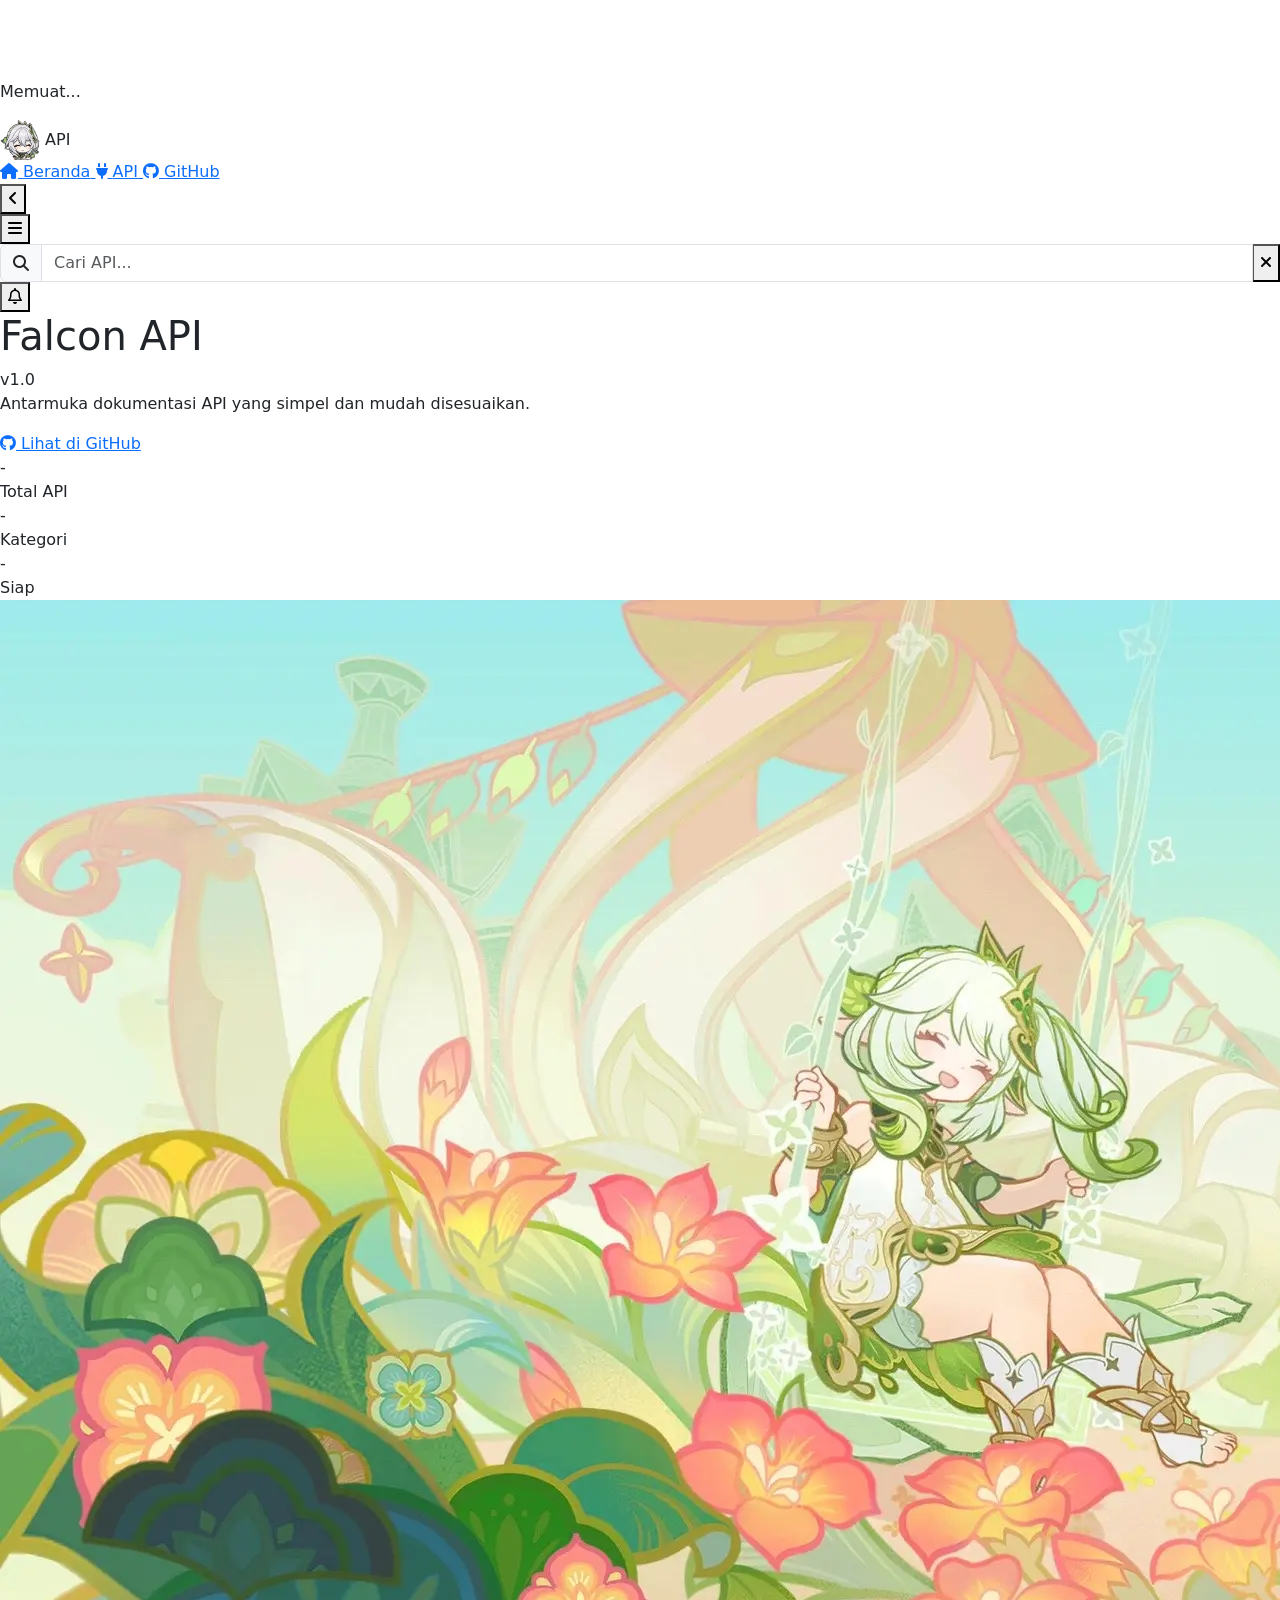
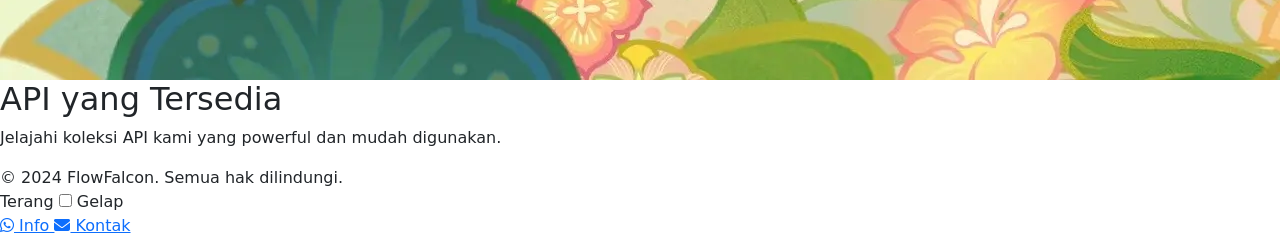
==== api-page/index.html @ c7ec176b "upload: api-page/index.html" ====
<!DOCTYPE html>
<html lang="id">
<head>
    <meta charset="UTF-8" />
    <meta name="viewport" content="width=device-width, initial-scale=1.0" />
    <meta name="description" content="Dokumentasi API modern dan antarmuka pengujian yang interaktif. Jelajahi berbagai endpoint API kami dengan mudah.">
    <meta name="keywords" content="API, Dokumentasi API, REST API, Falcon API, FlowFalcon, Alat Pengembang">
    <meta name="author" content="FlowFalcon">
    <meta property="og:type" content="website">
    <meta property="og:url" content="https://flowfalcon.dpdns.org"> <meta property="og:title" content="Falcon API - Dokumentasi API Modern">
    <meta property="og:description" content="Jelajahi berbagai endpoint API kami dengan antarmuka yang modern dan mudah digunakan.">
    <meta property="og:image" content="/src/banner.jpg"> <meta property="twitter:card" content="summary_large_image">
    <meta property="twitter:url" content="https://flowfalcon.dpdns.org"> <meta property="twitter:title" content="Falcon API - Dokumentasi API Modern">
    <meta property="twitter:description" content="Jelajahi berbagai endpoint API kami dengan antarmuka yang modern dan mudah digunakan.">
    <meta property="twitter:image" content="/src/banner.jpg"> <link rel="icon" href="/src/icon.png" type="image/png"> <title id="page">Falcon API</title>
    <link rel="stylesheet" href="https://cdn.jsdelivr.net/npm/bootstrap@5.3.0-alpha1/dist/css/bootstrap.min.css"/>
    <link href="https://fonts.googleapis.com/css2?family=Space+Grotesk:wght@400;500;600;700;800;900&family=Space+Mono:wght@400;700&display=swap" rel="stylesheet"/>
    <link rel="stylesheet" href="https://cdnjs.cloudflare.com/ajax/libs/font-awesome/6.4.0/css/all.min.css"/>
    <link rel="stylesheet" href="/styles.css"> </head>
<body>
    <div id="loadingScreen" role="status" aria-live="polite">
        <div class="spinner-wrapper">
            <svg class="spinner-logo" width="80" height="80" viewBox="0 0 100 100" aria-hidden="true">
                <circle class="spinner-path" cx="50" cy="50" r="40" fill="none" stroke-width="8" />
                <circle class="spinner-animation" cx="50" cy="50" r="40" fill="none" stroke-width="8" />
            </svg>
            <p>Memuat<span class="loading-dots">...</span></p>
        </div>
    </div>

    <aside class="side-nav" id="sideNavigation" aria-label="Navigasi Utama">
        <div class="side-nav-logo">
            <img src="/src/icon.png" alt="Logo API" style="width: 40px; height: 40px; border-radius: 8px;">
            <span id="sideNavName">API</span>
            <div id="versionHeader" class="badge-pill"></div>
        </div>
        
        <nav class="side-nav-links" aria-label="Tautan navigasi">
            <a href="#home" class="side-nav-link active" aria-current="page">
                <i class="fas fa-home" aria-hidden="true"></i>
                <span>Beranda</span>
            </a>
            <a href="#apis" class="side-nav-link">
                <i class="fas fa-plug" aria-hidden="true"></i>
                <span>API</span>
            </a>
            <a href="https://github.com/FlowFalcon" target="_blank" rel="noopener noreferrer" class="side-nav-link">
                <i class="fab fa-github" aria-hidden="true"></i>
                <span>GitHub</span>
            </a>
        </nav>
        
        <button class="nav-collapse-btn" aria-label="Alihkan navigasi" aria-expanded="false" aria-controls="sideNavigation">
            <i class="fas fa-angle-left" aria-hidden="true"></i>
        </button>
    </aside>

    <div class="main-wrapper">
        <header class="main-header" role="banner">
            <button class="menu-toggle" aria-label="Alihkan menu navigasi" aria-expanded="false" aria-controls="sideNavigation">
                <i class="fas fa-bars" aria-hidden="true"></i>
            </button>
            
            <div class="search-container" role="search">
                <div class="input-group">
                    <span class="input-group-text" aria-hidden="true"><i class="fas fa-search"></i></span>
                    <input type="text" id="searchInput" class="form-control" placeholder="Cari API..." aria-label="Cari API">
                    <button class="clear-search" id="clearSearch" aria-label="Hapus pencarian">
                        <i class="fas fa-times" aria-hidden="true"></i>
                    </button>
                </div>
            </div>
            
            <div class="header-actions">
                <button class="notification-bell" id="notificationBell" aria-label="Notifikasi">
                    <i class="far fa-bell" aria-hidden="true"></i>
                    <span class="notification-badge" id="notificationBadge" aria-hidden="true"></span>
                </button>
            </div>
        </header>
        
        <main id="mainContent">
            <section id="home" class="hero-section" aria-labelledby="heroHeading">
                <div class="hero-content">
                    <div class="hero-heading">
                        <h1 id="name" class="gradient-text">Falcon API</h1>
                        <div id="version" class="badge-pill">v1.0</div>
                    </div>
                    
                    <p id="description" class="hero-description">Antarmuka dokumentasi API yang simpel dan mudah disesuaikan.</p>
                    <div id="apiLinks" class="hero-actions">
                        <a href="https://github.com/FlowFalcon/Falcon-Api-UI" target="_blank" rel="noopener noreferrer" class="api-link" style="animation-delay: 0s;" aria-label="Lihat di GitHub">
                            <i class="fab fa-github" aria-hidden="true"></i> Lihat di GitHub
                        </a>
                    </div>
                    <div class="hero-stats" id="hero-stats">
                      <div class="hero-stat"><div class="hero-stat-num" id="stat-total-api">-</div><div class="hero-stat-label">Total API</div></div>
                      <div class="hero-stat"><div class="hero-stat-num" id="stat-categories">-</div><div class="hero-stat-label">Kategori</div></div>
                      <div class="hero-stat"><div class="hero-stat-num" id="stat-ready">-</div><div class="hero-stat-label">Siap</div></div>
                    </div>
                </div>
                
                <div class="hero-visual" aria-hidden="true">
                    <div class="banner-container">
                        <img id="dynamicImage" class="banner" src="/src/banner.jpg" alt="Banner API">
                    </div>
                    
                    
                    
                </div>
            </section>
            
            <section id="apis" class="api-section" aria-labelledby="apiSectionTitle">
                <h2 id="apiSectionTitle" class="section-title">API yang Tersedia</h2>
                <p class="section-description">Jelajahi koleksi API kami yang powerful dan mudah digunakan.</p>
                
                <div class="tab-content" id="apiContent">
                    </div>
            </section>
        </main>
        
        <footer class="main-footer" role="contentinfo">
            <div class="footer-content">
                <div id="wm" class="copyright">&copy; 2024 FlowFalcon. Semua hak dilindungi.</div>
                
                <div class="footer-middle">
                    <div class="theme-switcher">
                        <span>Terang</span>
                        <label class="switch" aria-label="Alihkan tema gelap/terang">
                            <input type="checkbox" id="themeToggle">
                            <span class="slider round" aria-hidden="true"></span>
                        </label>
                        <span>Gelap</span>
                    </div>
                </div>
                
                <nav class="footer-links" aria-label="Tautan tambahan">
                    <a href="https://whatsapp.com/channel/0029VasjrIh3gvWXKzWncf2P" target="_blank" rel="noopener noreferrer" class="footer-link">
                        <i class="fab fa-whatsapp" aria-hidden="true"></i> Info
                    </a>
                    <a href="https://wa.me/message/UB3MPOSN5S7AG1" target="_blank" rel="noopener noreferrer" class="footer-link">
                        <i class="fas fa-envelope" aria-hidden="true"></i> Kontak
                    </a>
                </nav>
            </div>
        </footer>
    </div>

    <div class="modal fade" id="apiResponseModal" tabindex="-1" aria-labelledby="apiResponseModalLabel" aria-hidden="true">
        <div class="modal-dialog modal-dialog-centered modal-lg" id="modalDialog" role="document">
            <div class="modal-content">
                <header class="modal-header">
                    <div>
                        <h3 class="modal-title" id="apiResponseModalLabel">Nama API</h3>
                        <p class="modal-desc mb-0" id="apiResponseModalDesc">Deskripsi API.</p>
                    </div>
                    <button type="button" class="btn-close" data-bs-dismiss="modal" aria-label="Tutup">
                        <i class="fas fa-times" aria-hidden="true"></i>
                    </button>
                </header>
                <div class="modal-body">
                    <section class="endpoint-container" aria-labelledby="endpointLabel">
                        <div class="endpoint-label">
                            <span id="endpointLabel">Endpoint</span>
                            <button class="copy-btn" id="copyEndpoint" title="Salin ke clipboard" aria-label="Salin endpoint">
                                <i class="far fa-copy" aria-hidden="true"></i>
                            </button>
                        </div>
                        <pre id="apiEndpoint" class="code-block" tabindex="0"></pre>
                    </section>
                    
                    <div id="apiQueryInputContainer" class="query-input-container">
                        </div>
                    
                    <div id="apiResponseLoading" class="d-none" role="status" aria-live="polite">
                        <svg class="spinner-logo" width="50" height="50" viewBox="0 0 100 100" aria-hidden="true">
                            <circle class="spinner-path" cx="50" cy="50" r="40" fill="none" stroke-width="8" />
                            <circle class="spinner-animation" cx="50" cy="50" r="40" fill="none" stroke-width="8" />
                        </svg>
                        <p>Memproses permintaan...</p>
                    </div>
                    
                    <section class="response-container d-none" id="responseContainer" aria-labelledby="responseLabel">
                        <div class="response-label">
                            <span id="responseLabel">Respons</span>
                            <button class="copy-btn" id="copyResponse" title="Salin ke clipboard" aria-label="Salin respons">
                                <i class="far fa-copy" aria-hidden="true"></i>
                            </button>
                        </div>
                        <pre id="apiResponseContent" class="code-block d-none" tabindex="0"></pre>
                    </section>
                </div>
                <footer class="modal-footer">
                    <button id="submitQueryBtn" class="btn btn-primary" disabled>
                        <span>Kirim</span>
                        <i class="fas fa-paper-plane ms-2" aria-hidden="true"></i>
                    </button>
                </footer>
            </div>
        </div>
    </div>

    <div class="toast-container position-fixed bottom-0 end-0 p-3">
        <div id="notificationToast" class="toast" role="alert" aria-live="assertive" aria-atomic="true">
            <header class="toast-header">
                <i class="toast-icon fas fa-info-circle me-2" aria-hidden="true"></i>
                <strong class="me-auto toast-title">Notifikasi</strong>
                <button type="button" class="btn-close" data-bs-dismiss="toast" aria-label="Tutup"></button>
            </header>
            <div class="toast-body">
                Ini adalah pesan notifikasi.
            </div>
        </div>
    </div>

    <script src="https://code.jquery.com/jquery-3.6.0.min.js"></script>
    <script src="https://cdn.jsdelivr.net/npm/bootstrap@5.3.0-alpha1/dist/js/bootstrap.bundle.min.js"></script>
    <script src="/script.js"></script> </body>
</html>
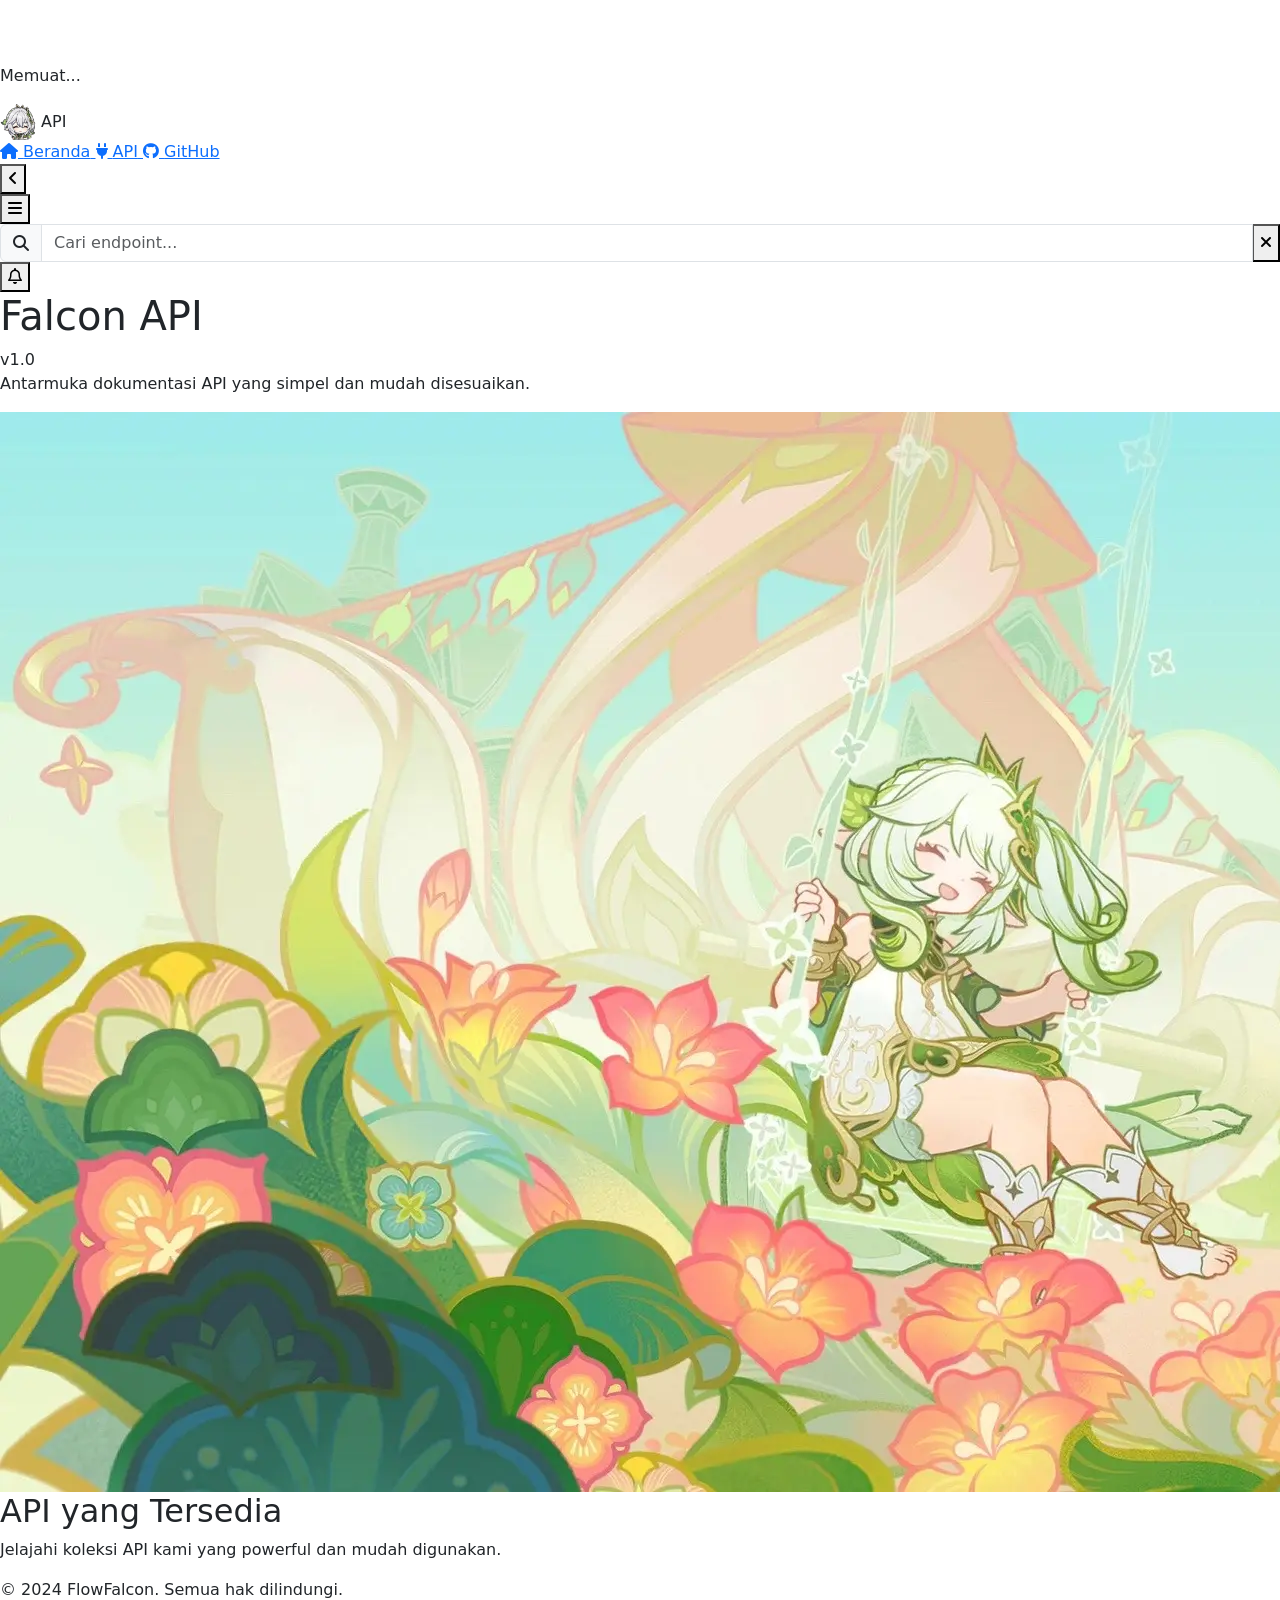
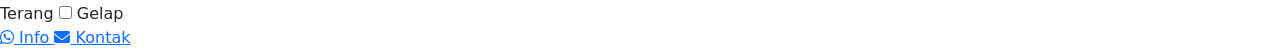
==== commit 572100c0: "Update index.html" ====
--- a/api-page/index.html
+++ b/api-page/index.html
@@ -1,219 +1,227 @@
 <!DOCTYPE html>
 <html lang="id">
 <head>
-    <meta charset="UTF-8" />
-    <meta name="viewport" content="width=device-width, initial-scale=1.0" />
-    <meta name="description" content="Dokumentasi API modern dan antarmuka pengujian yang interaktif. Jelajahi berbagai endpoint API kami dengan mudah.">
-    <meta name="keywords" content="API, Dokumentasi API, REST API, Falcon API, FlowFalcon, Alat Pengembang">
-    <meta name="author" content="FlowFalcon">
-    <meta property="og:type" content="website">
-    <meta property="og:url" content="https://flowfalcon.dpdns.org"> <meta property="og:title" content="Falcon API - Dokumentasi API Modern">
-    <meta property="og:description" content="Jelajahi berbagai endpoint API kami dengan antarmuka yang modern dan mudah digunakan.">
-    <meta property="og:image" content="/src/banner.jpg"> <meta property="twitter:card" content="summary_large_image">
-    <meta property="twitter:url" content="https://flowfalcon.dpdns.org"> <meta property="twitter:title" content="Falcon API - Dokumentasi API Modern">
-    <meta property="twitter:description" content="Jelajahi berbagai endpoint API kami dengan antarmuka yang modern dan mudah digunakan.">
-    <meta property="twitter:image" content="/src/banner.jpg"> <link rel="icon" href="/src/icon.png" type="image/png"> <title id="page">Falcon API</title>
-    <link rel="stylesheet" href="https://cdn.jsdelivr.net/npm/bootstrap@5.3.0-alpha1/dist/css/bootstrap.min.css"/>
-    <link href="https://fonts.googleapis.com/css2?family=Space+Grotesk:wght@400;500;600;700;800;900&family=Space+Mono:wght@400;700&display=swap" rel="stylesheet"/>
-    <link rel="stylesheet" href="https://cdnjs.cloudflare.com/ajax/libs/font-awesome/6.4.0/css/all.min.css"/>
-    <link rel="stylesheet" href="/styles.css"> </head>
+  <meta charset="UTF-8"/>
+  <meta name="viewport" content="width=device-width, initial-scale=1.0"/>
+  <meta name="description" content="Dokumentasi API modern dan antarmuka pengujian yang interaktif."/>
+  <meta name="keywords" content="API, Dokumentasi API, REST API, Falcon API, FlowFalcon"/>
+  <meta name="author" content="FlowFalcon"/>
+  <meta property="og:type" content="website"/>
+  <meta property="og:title" content="Falcon API — Dokumentasi API"/>
+  <meta property="og:description" content="Jelajahi berbagai endpoint API dengan antarmuka Neobrutalism."/>
+  <meta property="og:image" content="/src/banner.jpg"/>
+  <link rel="icon" href="/src/icon.png" type="image/png"/>
+  <title id="page">Falcon API</title>
+
+  <!-- Fonts -->
+  <link rel="preconnect" href="https://fonts.googleapis.com"/>
+  <link rel="preconnect" href="https://fonts.gstatic.com" crossorigin/>
+  <link href="https://fonts.googleapis.com/css2?family=Space+Grotesk:wght@400;500;600;700;800&family=Space+Mono:ital,wght@0,400;0,700;1,400&display=swap" rel="stylesheet"/>
+  <!-- Font Awesome -->
+  <link rel="stylesheet" href="https://cdnjs.cloudflare.com/ajax/libs/font-awesome/6.4.0/css/all.min.css"/>
+  <!-- Bootstrap (kept for modal & toast JS only) -->
+  <link rel="stylesheet" href="https://cdn.jsdelivr.net/npm/bootstrap@5.3.0-alpha1/dist/css/bootstrap.min.css"/>
+  <!-- Our Neobrutalism CSS (overrides Bootstrap) -->
+  <link rel="stylesheet" href="/styles.css"/>
+</head>
 <body>
-    <div id="loadingScreen" role="status" aria-live="polite">
-        <div class="spinner-wrapper">
-            <svg class="spinner-logo" width="80" height="80" viewBox="0 0 100 100" aria-hidden="true">
-                <circle class="spinner-path" cx="50" cy="50" r="40" fill="none" stroke-width="8" />
-                <circle class="spinner-animation" cx="50" cy="50" r="40" fill="none" stroke-width="8" />
-            </svg>
-            <p>Memuat<span class="loading-dots">...</span></p>
-        </div>
-    </div>
-
-    <aside class="side-nav" id="sideNavigation" aria-label="Navigasi Utama">
-        <div class="side-nav-logo">
-            <img src="/src/icon.png" alt="Logo API" style="width: 40px; height: 40px; border-radius: 8px;">
-            <span id="sideNavName">API</span>
-            <div id="versionHeader" class="badge-pill"></div>
-        </div>
-        
-        <nav class="side-nav-links" aria-label="Tautan navigasi">
-            <a href="#home" class="side-nav-link active" aria-current="page">
-                <i class="fas fa-home" aria-hidden="true"></i>
-                <span>Beranda</span>
-            </a>
-            <a href="#apis" class="side-nav-link">
-                <i class="fas fa-plug" aria-hidden="true"></i>
-                <span>API</span>
-            </a>
-            <a href="https://github.com/FlowFalcon" target="_blank" rel="noopener noreferrer" class="side-nav-link">
-                <i class="fab fa-github" aria-hidden="true"></i>
-                <span>GitHub</span>
-            </a>
-        </nav>
-        
-        <button class="nav-collapse-btn" aria-label="Alihkan navigasi" aria-expanded="false" aria-controls="sideNavigation">
-            <i class="fas fa-angle-left" aria-hidden="true"></i>
+
+<!-- ── LOADING ─────────────────────────────────────────────────── -->
+<div id="loadingScreen" role="status" aria-live="polite">
+  <div class="spinner-wrapper">
+    <svg class="spinner-logo" width="64" height="64" viewBox="0 0 100 100" aria-hidden="true">
+      <circle class="spinner-path"      cx="50" cy="50" r="40" fill="none" stroke-width="8"/>
+      <circle class="spinner-animation" cx="50" cy="50" r="40" fill="none" stroke-width="8"/>
+    </svg>
+    <p>Memuat<span class="loading-dots">...</span></p>
+  </div>
+</div>
+
+<!-- ── SIDEBAR ─────────────────────────────────────────────────── -->
+<aside class="side-nav" id="sideNavigation" aria-label="Navigasi Utama">
+  <div class="side-nav-logo">
+    <img src="/src/icon.png" alt="Logo" width="36" height="36"/>
+    <span id="sideNavName">API</span>
+    <div id="versionHeader" class="badge-pill"></div>
+  </div>
+
+  <nav class="side-nav-links" aria-label="Navigasi">
+    <a href="#home" class="side-nav-link active" aria-current="page">
+      <i class="fas fa-home" aria-hidden="true"></i>
+      <span>Beranda</span>
+    </a>
+    <a href="#apis" class="side-nav-link">
+      <i class="fas fa-plug" aria-hidden="true"></i>
+      <span>API</span>
+    </a>
+    <a href="https://github.com/FlowFalcon" target="_blank" rel="noopener noreferrer" class="side-nav-link">
+      <i class="fab fa-github" aria-hidden="true"></i>
+      <span>GitHub</span>
+    </a>
+  </nav>
+
+  <button class="nav-collapse-btn" aria-label="Collapse nav" aria-expanded="true" aria-controls="sideNavigation">
+    <i class="fas fa-angle-left" aria-hidden="true"></i>
+  </button>
+</aside>
+
+<!-- ── MAIN ────────────────────────────────────────────────────── -->
+<div class="main-wrapper">
+
+  <!-- HEADER -->
+  <header class="main-header" role="banner">
+    <button class="menu-toggle" aria-label="Toggle menu" aria-expanded="false" aria-controls="sideNavigation">
+      <i class="fas fa-bars" aria-hidden="true"></i>
+    </button>
+
+    <div class="search-container" role="search">
+      <div class="input-group">
+        <span class="input-group-text" aria-hidden="true"><i class="fas fa-search"></i></span>
+        <input type="text" id="searchInput" class="form-control" placeholder="Cari endpoint..." aria-label="Cari API"/>
+        <button class="clear-search" id="clearSearch" aria-label="Hapus pencarian">
+          <i class="fas fa-times" aria-hidden="true"></i>
         </button>
-    </aside>
-
-    <div class="main-wrapper">
-        <header class="main-header" role="banner">
-            <button class="menu-toggle" aria-label="Alihkan menu navigasi" aria-expanded="false" aria-controls="sideNavigation">
-                <i class="fas fa-bars" aria-hidden="true"></i>
+      </div>
+    </div>
+
+    <div class="header-actions">
+      <button class="notification-bell" id="notificationBell" aria-label="Notifikasi">
+        <i class="far fa-bell" aria-hidden="true"></i>
+        <span class="notification-badge" id="notificationBadge" aria-hidden="true"></span>
+      </button>
+    </div>
+  </header>
+
+  <main id="mainContent">
+
+    <!-- HERO -->
+    <section id="home" class="hero-section" aria-labelledby="heroHeading">
+      <div class="hero-content">
+        <div class="hero-heading">
+          <h1 id="name">Falcon API</h1>
+          <div id="version" class="badge-pill">v1.0</div>
+        </div>
+        <p id="description" class="hero-description">Antarmuka dokumentasi API yang simpel dan mudah disesuaikan.</p>
+        <div id="apiLinks" class="hero-actions"></div>
+      </div>
+
+      <div class="hero-visual" aria-hidden="true">
+        <div class="banner-container">
+          <img id="dynamicImage" class="banner" src="/src/banner.jpg" alt="Banner API"/>
+        </div>
+        <div class="shape shape-1"></div>
+        <div class="shape shape-2"></div>
+        <div class="shape shape-3"></div>
+      </div>
+    </section>
+
+    <!-- API LIST -->
+    <section id="apis" class="api-section" aria-labelledby="apiSectionTitle">
+      <h2 id="apiSectionTitle" class="section-title">API yang Tersedia</h2>
+      <p class="section-description">Jelajahi koleksi API kami yang powerful dan mudah digunakan.</p>
+      <div class="tab-content" id="apiContent"></div>
+    </section>
+
+  </main>
+
+  <!-- FOOTER -->
+  <footer class="main-footer" role="contentinfo">
+    <div class="footer-content">
+      <div id="wm" class="copyright">&copy; 2024 FlowFalcon. Semua hak dilindungi.</div>
+
+      <div class="footer-middle">
+        <div class="theme-switcher">
+          <span>Terang</span>
+          <label class="switch" aria-label="Toggle dark mode">
+            <input type="checkbox" id="themeToggle"/>
+            <span class="slider round" aria-hidden="true"></span>
+          </label>
+          <span>Gelap</span>
+        </div>
+      </div>
+
+      <nav class="footer-links" aria-label="Tautan tambahan">
+        <a href="https://whatsapp.com/channel/0029VasjrIh3gvWXKzWncf2P" target="_blank" rel="noopener noreferrer" class="footer-link">
+          <i class="fab fa-whatsapp" aria-hidden="true"></i> Info
+        </a>
+        <a href="https://wa.me/message/UB3MPOSN5S7AG1" target="_blank" rel="noopener noreferrer" class="footer-link">
+          <i class="fas fa-envelope" aria-hidden="true"></i> Kontak
+        </a>
+      </nav>
+    </div>
+  </footer>
+</div>
+
+<!-- ── API RESPONSE MODAL ───────────────────────────────────────── -->
+<div class="modal fade" id="apiResponseModal" tabindex="-1" aria-labelledby="apiResponseModalLabel" aria-hidden="true">
+  <div class="modal-dialog modal-dialog-centered modal-lg" id="modalDialog" role="document">
+    <div class="modal-content">
+      <header class="modal-header">
+        <div>
+          <h3 class="modal-title" id="apiResponseModalLabel">Nama API</h3>
+          <p class="modal-desc mb-0" id="apiResponseModalDesc">Deskripsi API.</p>
+        </div>
+        <button type="button" class="btn-close" data-bs-dismiss="modal" aria-label="Tutup">
+          <i class="fas fa-times" aria-hidden="true"></i>
+        </button>
+      </header>
+
+      <div class="modal-body">
+        <section class="endpoint-container" aria-labelledby="endpointLabel">
+          <div class="endpoint-label">
+            <span id="endpointLabel">ENDPOINT</span>
+            <button class="copy-btn" id="copyEndpoint" title="Salin endpoint" aria-label="Salin endpoint">
+              <i class="far fa-copy" aria-hidden="true"></i>
             </button>
-            
-            <div class="search-container" role="search">
-                <div class="input-group">
-                    <span class="input-group-text" aria-hidden="true"><i class="fas fa-search"></i></span>
-                    <input type="text" id="searchInput" class="form-control" placeholder="Cari API..." aria-label="Cari API">
-                    <button class="clear-search" id="clearSearch" aria-label="Hapus pencarian">
-                        <i class="fas fa-times" aria-hidden="true"></i>
-                    </button>
-                </div>
-            </div>
-            
-            <div class="header-actions">
-                <button class="notification-bell" id="notificationBell" aria-label="Notifikasi">
-                    <i class="far fa-bell" aria-hidden="true"></i>
-                    <span class="notification-badge" id="notificationBadge" aria-hidden="true"></span>
-                </button>
-            </div>
-        </header>
-        
-        <main id="mainContent">
-            <section id="home" class="hero-section" aria-labelledby="heroHeading">
-                <div class="hero-content">
-                    <div class="hero-heading">
-                        <h1 id="name" class="gradient-text">Falcon API</h1>
-                        <div id="version" class="badge-pill">v1.0</div>
-                    </div>
-                    
-                    <p id="description" class="hero-description">Antarmuka dokumentasi API yang simpel dan mudah disesuaikan.</p>
-                    <div id="apiLinks" class="hero-actions">
-                        <a href="https://github.com/FlowFalcon/Falcon-Api-UI" target="_blank" rel="noopener noreferrer" class="api-link" style="animation-delay: 0s;" aria-label="Lihat di GitHub">
-                            <i class="fab fa-github" aria-hidden="true"></i> Lihat di GitHub
-                        </a>
-                    </div>
-                    <div class="hero-stats" id="hero-stats">
-                      <div class="hero-stat"><div class="hero-stat-num" id="stat-total-api">-</div><div class="hero-stat-label">Total API</div></div>
-                      <div class="hero-stat"><div class="hero-stat-num" id="stat-categories">-</div><div class="hero-stat-label">Kategori</div></div>
-                      <div class="hero-stat"><div class="hero-stat-num" id="stat-ready">-</div><div class="hero-stat-label">Siap</div></div>
-                    </div>
-                </div>
-                
-                <div class="hero-visual" aria-hidden="true">
-                    <div class="banner-container">
-                        <img id="dynamicImage" class="banner" src="/src/banner.jpg" alt="Banner API">
-                    </div>
-                    
-                    
-                    
-                </div>
-            </section>
-            
-            <section id="apis" class="api-section" aria-labelledby="apiSectionTitle">
-                <h2 id="apiSectionTitle" class="section-title">API yang Tersedia</h2>
-                <p class="section-description">Jelajahi koleksi API kami yang powerful dan mudah digunakan.</p>
-                
-                <div class="tab-content" id="apiContent">
-                    </div>
-            </section>
-        </main>
-        
-        <footer class="main-footer" role="contentinfo">
-            <div class="footer-content">
-                <div id="wm" class="copyright">&copy; 2024 FlowFalcon. Semua hak dilindungi.</div>
-                
-                <div class="footer-middle">
-                    <div class="theme-switcher">
-                        <span>Terang</span>
-                        <label class="switch" aria-label="Alihkan tema gelap/terang">
-                            <input type="checkbox" id="themeToggle">
-                            <span class="slider round" aria-hidden="true"></span>
-                        </label>
-                        <span>Gelap</span>
-                    </div>
-                </div>
-                
-                <nav class="footer-links" aria-label="Tautan tambahan">
-                    <a href="https://whatsapp.com/channel/0029VasjrIh3gvWXKzWncf2P" target="_blank" rel="noopener noreferrer" class="footer-link">
-                        <i class="fab fa-whatsapp" aria-hidden="true"></i> Info
-                    </a>
-                    <a href="https://wa.me/message/UB3MPOSN5S7AG1" target="_blank" rel="noopener noreferrer" class="footer-link">
-                        <i class="fas fa-envelope" aria-hidden="true"></i> Kontak
-                    </a>
-                </nav>
-            </div>
-        </footer>
-    </div>
-
-    <div class="modal fade" id="apiResponseModal" tabindex="-1" aria-labelledby="apiResponseModalLabel" aria-hidden="true">
-        <div class="modal-dialog modal-dialog-centered modal-lg" id="modalDialog" role="document">
-            <div class="modal-content">
-                <header class="modal-header">
-                    <div>
-                        <h3 class="modal-title" id="apiResponseModalLabel">Nama API</h3>
-                        <p class="modal-desc mb-0" id="apiResponseModalDesc">Deskripsi API.</p>
-                    </div>
-                    <button type="button" class="btn-close" data-bs-dismiss="modal" aria-label="Tutup">
-                        <i class="fas fa-times" aria-hidden="true"></i>
-                    </button>
-                </header>
-                <div class="modal-body">
-                    <section class="endpoint-container" aria-labelledby="endpointLabel">
-                        <div class="endpoint-label">
-                            <span id="endpointLabel">Endpoint</span>
-                            <button class="copy-btn" id="copyEndpoint" title="Salin ke clipboard" aria-label="Salin endpoint">
-                                <i class="far fa-copy" aria-hidden="true"></i>
-                            </button>
-                        </div>
-                        <pre id="apiEndpoint" class="code-block" tabindex="0"></pre>
-                    </section>
-                    
-                    <div id="apiQueryInputContainer" class="query-input-container">
-                        </div>
-                    
-                    <div id="apiResponseLoading" class="d-none" role="status" aria-live="polite">
-                        <svg class="spinner-logo" width="50" height="50" viewBox="0 0 100 100" aria-hidden="true">
-                            <circle class="spinner-path" cx="50" cy="50" r="40" fill="none" stroke-width="8" />
-                            <circle class="spinner-animation" cx="50" cy="50" r="40" fill="none" stroke-width="8" />
-                        </svg>
-                        <p>Memproses permintaan...</p>
-                    </div>
-                    
-                    <section class="response-container d-none" id="responseContainer" aria-labelledby="responseLabel">
-                        <div class="response-label">
-                            <span id="responseLabel">Respons</span>
-                            <button class="copy-btn" id="copyResponse" title="Salin ke clipboard" aria-label="Salin respons">
-                                <i class="far fa-copy" aria-hidden="true"></i>
-                            </button>
-                        </div>
-                        <pre id="apiResponseContent" class="code-block d-none" tabindex="0"></pre>
-                    </section>
-                </div>
-                <footer class="modal-footer">
-                    <button id="submitQueryBtn" class="btn btn-primary" disabled>
-                        <span>Kirim</span>
-                        <i class="fas fa-paper-plane ms-2" aria-hidden="true"></i>
-                    </button>
-                </footer>
-            </div>
-        </div>
-    </div>
-
-    <div class="toast-container position-fixed bottom-0 end-0 p-3">
-        <div id="notificationToast" class="toast" role="alert" aria-live="assertive" aria-atomic="true">
-            <header class="toast-header">
-                <i class="toast-icon fas fa-info-circle me-2" aria-hidden="true"></i>
-                <strong class="me-auto toast-title">Notifikasi</strong>
-                <button type="button" class="btn-close" data-bs-dismiss="toast" aria-label="Tutup"></button>
-            </header>
-            <div class="toast-body">
-                Ini adalah pesan notifikasi.
-            </div>
-        </div>
-    </div>
-
-    <script src="https://code.jquery.com/jquery-3.6.0.min.js"></script>
-    <script src="https://cdn.jsdelivr.net/npm/bootstrap@5.3.0-alpha1/dist/js/bootstrap.bundle.min.js"></script>
-    <script src="/script.js"></script> </body>
-</html>+          </div>
+          <pre id="apiEndpoint" class="code-block" tabindex="0"></pre>
+        </section>
+
+        <div id="apiQueryInputContainer" class="query-input-container"></div>
+
+        <div id="apiResponseLoading" class="d-none" role="status" aria-live="polite">
+          <svg class="spinner-logo" width="44" height="44" viewBox="0 0 100 100" aria-hidden="true">
+            <circle class="spinner-path"      cx="50" cy="50" r="40" fill="none" stroke-width="8"/>
+            <circle class="spinner-animation" cx="50" cy="50" r="40" fill="none" stroke-width="8"/>
+          </svg>
+          <p>Memproses permintaan...</p>
+        </div>
+
+        <section class="response-container d-none" id="responseContainer" aria-labelledby="responseLabel">
+          <div class="response-label">
+            <span id="responseLabel">RESPONSE</span>
+            <button class="copy-btn" id="copyResponse" title="Salin respons" aria-label="Salin respons">
+              <i class="far fa-copy" aria-hidden="true"></i>
+            </button>
+          </div>
+          <pre id="apiResponseContent" class="code-block d-none" tabindex="0"></pre>
+        </section>
+      </div>
+
+      <footer class="modal-footer">
+        <button id="submitQueryBtn" disabled>
+          <span>Kirim</span>
+          <i class="fas fa-paper-plane ms-2" aria-hidden="true"></i>
+        </button>
+      </footer>
+    </div>
+  </div>
+</div>
+
+<!-- ── TOAST ────────────────────────────────────────────────────── -->
+<div class="toast-container position-fixed bottom-0 end-0 p-3">
+  <div id="notificationToast" class="toast" role="alert" aria-live="assertive" aria-atomic="true">
+    <header class="toast-header">
+      <i class="toast-icon fas fa-info-circle me-2" aria-hidden="true"></i>
+      <strong class="me-auto toast-title">Notifikasi</strong>
+      <button type="button" class="btn-close" data-bs-dismiss="toast" aria-label="Tutup"></button>
+    </header>
+    <div class="toast-body">Ini adalah pesan notifikasi.</div>
+  </div>
+</div>
+
+<script src="https://code.jquery.com/jquery-3.6.0.min.js"></script>
+<script src="https://cdn.jsdelivr.net/npm/bootstrap@5.3.0-alpha1/dist/js/bootstrap.bundle.min.js"></script>
+<script src="/script.js"></script>
+</body>
+</html>
